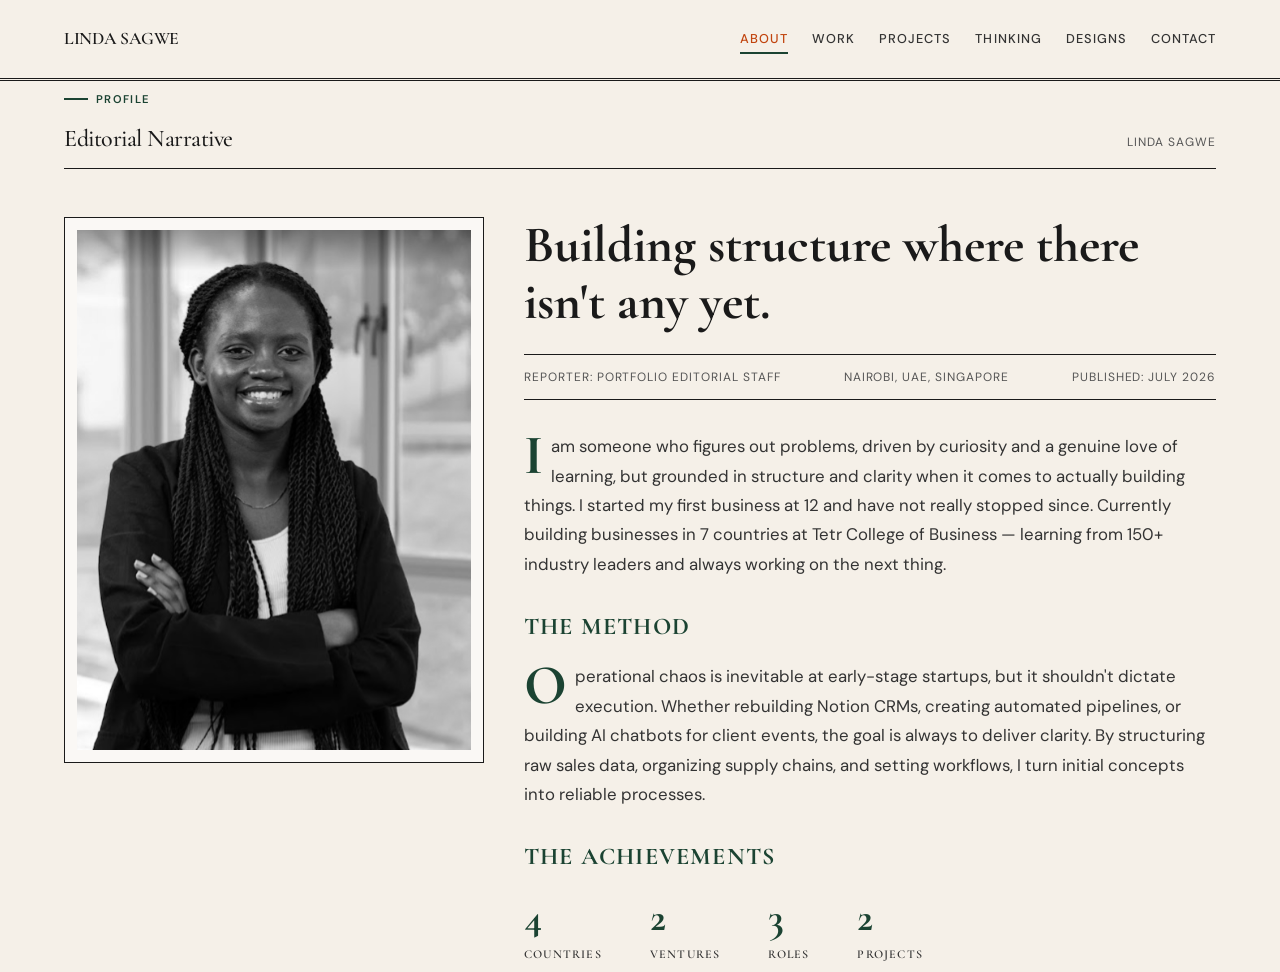
==== about.html @ afb97177 "design: complete editorial redesign with NYT typography, layouts, routing, and custom cursor" ====
<!DOCTYPE html>
<html lang="en">
<head>
  <meta charset="UTF-8">
  <meta name="viewport" content="width=device-width, initial-scale=1.0">
  <title>About Linda Sagwe — Editorial Profile</title>
  <meta name="description" content="An editorial profile of Linda Sagwe. Business student and early-stage operator.">
  <link rel="icon" type="image/svg+xml" href="favicon.svg">

  <!-- Fonts -->
  <link rel="preconnect" href="https://fonts.googleapis.com">
  <link rel="preconnect" href="https://fonts.gstatic.com" crossorigin>
  <link href="https://fonts.googleapis.com/css2?family=Cormorant+Garamond:ital,wght@0,400;0,500;0,600;0,700;1,400;1,500&family=DM+Sans:wght@400;500;700&display=swap" rel="stylesheet">

  <!-- Styles -->
  <link rel="stylesheet" href="styles.css">
  <style>
    .about-layout {
      display: grid;
      grid-template-columns: 420px 1fr;
      gap: var(--space-8);
      margin-top: var(--space-6);
      align-items: start;
    }

    .about-image-wrapper {
      border: var(--border-single);
      padding: var(--space-2);
      background-color: var(--color-bg-card);
    }

    .about-image-wrapper img {
      width: 100%;
      height: 520px;
      object-fit: cover;
      object-position: center top;
      filter: grayscale(1);
    }

    .profile-title {
      font-size: 3.2rem;
      line-height: 1.1;
      margin-bottom: var(--space-4);
      font-weight: 700;
    }

    .profile-meta-bar {
      border-top: var(--border-single);
      border-bottom: var(--border-single);
      padding: 0.75rem 0;
      font-family: var(--font-sans);
      font-size: 0.75rem;
      text-transform: uppercase;
      letter-spacing: 0.08em;
      color: var(--color-text-muted);
      margin-bottom: var(--space-5);
      display: flex;
      justify-content: space-between;
    }

    .editorial-body {
      font-family: var(--font-serif);
      font-size: 1.3rem;
      line-height: 1.65;
      color: var(--color-text-primary);
    }

    .editorial-body p {
      margin-bottom: var(--space-4);
      color: var(--color-text-secondary);
      font-family: var(--font-sans);
      font-size: 1.05rem;
      line-height: 1.75;
    }

    .editorial-body p::first-letter {
      font-family: var(--font-serif);
      font-size: 3.5rem;
      float: left;
      line-height: 0.85;
      padding-right: 8px;
      font-weight: 700;
      color: var(--color-teal);
    }

    .sub-editorial-heading {
      font-family: var(--font-serif);
      font-size: 1.5rem;
      font-weight: 700;
      color: var(--color-teal);
      margin-top: var(--space-5);
      margin-bottom: var(--space-2);
      text-transform: uppercase;
      letter-spacing: 0.05em;
    }

    @media (max-width: 900px) {
      .about-layout {
        grid-template-columns: 1fr;
        gap: var(--space-5);
      }
      .about-image-wrapper img {
        height: 380px;
      }
    }
  </style>
</head>
<body>

  <div class="page-wrapper">
    <!-- Newspaper Masthead Style Header -->
    <header class="site-header border-double-bottom" id="site-header">
      <a href="index.html" class="logo">LINDA SAGWE</a>
      <nav class="nav-links" id="nav-links">
        <a href="about.html" class="active">ABOUT</a>
        <a href="work.html">WORK</a>
        <a href="projects.html">PROJECTS</a>
        <a href="thinking.html">THINKING</a>
        <a href="designs.html">DESIGNS</a>
        <a href="contact.html">CONTACT</a>
      </nav>
    </header>

    <div class="page-container" id="page-container">
      <main class="page-content" id="page-content">
        <section class="container">
          <div class="section-header border-single-bottom" style="padding-bottom: var(--space-3);">
            <div>
              <span class="section-label teal">Profile</span>
              <h2>Editorial Narrative</h2>
            </div>
            <span class="section-count">Linda Sagwe</span>
          </div>

          <div class="about-layout">
            <!-- Left Column: Portrait -->
            <div class="about-image-wrapper reveal">
              <img src="assets/hero-photo.png" alt="Linda Sagwe Portrait">
            </div>

            <!-- Right Column: Editorial Narrative -->
            <div class="about-narrative reveal reveal-delay-1">
              <h1 class="profile-title">Building structure where there isn't any yet.</h1>
              
              <div class="profile-meta-bar">
                <span>Reporter: Portfolio Editorial Staff</span>
                <span>Nairobi, UAE, Singapore</span>
                <span>Published: July 2026</span>
              </div>

              <div class="editorial-body">
                <p>
                  I am someone who figures out problems, driven by curiosity and a genuine love of learning, but grounded in structure and clarity when it comes to actually building things. I started my first business at 12 and have not really stopped since. Currently building businesses in 7 countries at Tetr College of Business — learning from 150+ industry leaders and always working on the next thing.
                </p>

                <h3 class="sub-editorial-heading">The Method</h3>
                <p style="padding-top: 0.5rem;">
                  Operational chaos is inevitable at early-stage startups, but it shouldn't dictate execution. Whether rebuilding Notion CRMs, creating automated pipelines, or building AI chatbots for client events, the goal is always to deliver clarity. By structuring raw sales data, organizing supply chains, and setting workflows, I turn initial concepts into reliable processes.
                </p>

                <h3 class="sub-editorial-heading">The Achievements</h3>
                <div class="display-stats" style="margin-top: 1.5rem; margin-bottom: 0.5rem;">
                  <div class="stat-box">
                    <span class="stat-num" style="font-size: 2.5rem; color: var(--color-teal);">7</span>
                    <span class="stat-lbl">Countries</span>
                  </div>
                  <div class="stat-box">
                    <span class="stat-num" style="font-size: 2.5rem; color: var(--color-teal);">4</span>
                    <span class="stat-lbl">Ventures</span>
                  </div>
                  <div class="stat-box">
                    <span class="stat-num" style="font-size: 2.5rem; color: var(--color-teal);">5</span>
                    <span class="stat-lbl">Roles</span>
                  </div>
                  <div class="stat-box">
                    <span class="stat-num" style="font-size: 2.5rem; color: var(--color-teal);">3</span>
                    <span class="stat-lbl">Projects</span>
                  </div>
                </div>
              </div>
            </div>
          </div>
        </section>
      </main>
    </div>
  </div>

  <script src="router.js"></script>
  <script src="script.js"></script>
</body>
</html>
---- styles.css ----
/* ================================================
   Linda Sagwe — Editorial Portfolio
   Design System & Styles
   ================================================ */

:root {
  /* NYT Editorial Design System */
  --color-bg: #F5F0E8; /* Ink-on-paper off-white/cream background */
  --color-bg-card: #FAF8F5; /* Crisp lighter cream paper card background */
  --color-text-primary: #1A1A1A; /* Near-black editorial ink text */
  --color-text-secondary: #333333; /* Dark gray body copy */
  --color-text-muted: #555555; /* Muted editorial text */
  --color-border: #1A1A1A; /* Solid ink borders for dividers */
  --color-border-subtle: rgba(26, 26, 26, 0.15); /* Soft divider lines */
  --space-8: 40px; 
  
  /* Primary Accent: Deep Forest Green */
  --color-teal: #1B4332; /* Deep Forest Green */
  --color-teal-dark: #0D2018;
  --color-teal-light: rgba(27, 67, 50, 0.06);
  
  /* Secondary Accent: Burnt Sienna */
  --color-orange: #C1440E;
  --color-orange-light: rgba(193, 68, 14, 0.06);
  --color-terracotta: #C1440E;
  --color-terracotta-light: rgba(193, 68, 14, 0.06);
  
  /* Typography System */
  --font-serif: 'Cormorant Garamond', 'Playfair Display', Georgia, serif;
  --font-sans: 'DM Sans', 'Inter', sans-serif;
  
  /* Double Border Helper */
  --border-double: 3px double var(--color-border);
  --border-single: 1px solid var(--color-border);
  --border-subtle-style: 1px solid var(--color-border-subtle);

  /* Spacing Grid */
  --space-1: 0.5rem;
  --space-2: 0.75rem;
  --space-3: 1rem;
  --space-4: 1.5rem;
  --space-5: 2rem;
  --space-6: 3rem;
  --space-8: 40px;
  --space-10: 5rem;
  --space-12: 6rem;
  --space-16: 8rem;
  --space-20: 10rem;

  /* Layout */
  --container-width: 1200px;
  --container-narrow: 800px;

  /* Transitions */
  --ease-out: cubic-bezier(0.16, 1, 0.3, 1);
  --ease-in-out: cubic-bezier(0.4, 0, 0.2, 1);
}

/* ================================================
   Abstract Background Shapes
   ================================================ */
.bg-blobs {
  position: fixed;
  top: 0;
  left: 0;
  width: 100%;
  height: 100%;
  z-index: -1;
  overflow: hidden;
  pointer-events: none;
  background-color: var(--color-bg);
}

.blob {
  position: absolute;
  width: 1000px;
  height: 1000px;
  border-radius: 50%;
  opacity: 0.05; /* Soft glow for light theme */
  filter: blur(120px); /* Soft blur */
  animation: pulseBlob 12s infinite alternate ease-in-out;
}

.blob-1 { 
  top: -25%; 
  left: -15%; 
  background: radial-gradient(circle, var(--color-teal) 0%, transparent 65%); 
}
.blob-2 { 
  bottom: -25%; 
  right: -15%; 
  background: radial-gradient(circle, var(--color-orange) 0%, transparent 65%); 
  animation-delay: -3s; 
}
.blob-3 { 
  top: 35%; 
  right: -10%; 
  background: radial-gradient(circle, var(--color-teal) 0%, transparent 65%); 
  animation-delay: -6s; 
}

@keyframes pulseBlob {
  0% { transform: scale(1) translate(0, 0); opacity: 0.25; }
  100% { transform: scale(1.5) translate(150px, 80px); opacity: 0.35; }
}

/* ================================================
   Reset & Base
   ================================================ */
*, *::before, *::after {
  margin: 0;
  padding: 0;
  box-sizing: border-box;
}

html {
  scroll-behavior: smooth;
}

body {
  background-color: var(--color-bg);
  color: var(--color-text-primary);
  font-family: var(--font-sans);
  font-size: 16px;
  line-height: 1.7;
  -webkit-font-smoothing: antialiased;
  -moz-osx-font-smoothing: grayscale;
  overflow-x: hidden;
}

::selection {
  background-color: var(--color-teal);
  color: #fff;
}

img {
  max-width: 100%;
  display: block;
}

/* ================================================
   Typography
   ================================================ */
h1, h2, h3, h4, .serif {
  font-family: var(--font-serif);
  font-weight: 500;
  color: var(--color-text-primary);
  line-height: 1.15;
}

h2, h3 {
  color: var(--color-text-primary);
  letter-spacing: -0.02em;
  line-height: 1.15;
}

h3 {
  font-size: clamp(1.2rem, 2vw, 1.5rem);
  letter-spacing: -0.01em;
  line-height: 1.3;
}

p {
  max-width: 65ch;
  margin-bottom: var(--space-4);
  color: var(--color-text-secondary);
}

a {
  color: inherit;
  text-decoration: none;
  transition: color 0.3s var(--ease-in-out), opacity 0.3s var(--ease-in-out);
}

/* ================================================
   Animations
   ================================================ */
.reveal {
  opacity: 0;
  transform: translateY(20px);
  transition: opacity 0.8s var(--ease-out), transform 0.8s var(--ease-out);
}

.reveal.visible {
  opacity: 1;
  transform: translateY(0);
}

.reveal-delay-1 { transition-delay: 0.15s; }
.reveal-delay-2 { transition-delay: 0.3s; }
.reveal-delay-3 { transition-delay: 0.45s; }

/* ================================================
   Layout
   ================================================ */
.container {
  max-width: var(--container-width);
  margin: 0 auto;
  padding: 0 var(--space-4);
}

.container-narrow {
  max-width: var(--container-narrow);
  margin: 0 auto;
}

section {
  padding: 80px 0;
}

/* ================================================
   Navigation
   ================================================ */
.site-header {
  position: sticky;
  top: 0;
  z-index: 1000;
  padding: var(--space-4) 5%;
  background-color: var(--color-bg) !important;
  display: flex;
  justify-content: space-between;
  align-items: center;
  transition: all 0.3s var(--ease-in-out);
}

.site-header.scrolled {
  border-bottom-color: var(--color-border);
}

.logo {
  font-family: var(--font-serif);
  font-size: 1.1rem;
  font-weight: 600;
  color: var(--color-text-primary);
  letter-spacing: -0.02em;
}

.logo span {
  color: var(--color-teal);
}

.nav-links {
  display: flex;
  gap: var(--space-4);
  align-items: center;
}

.nav-links a {
  color: var(--color-text-secondary);
  font-size: 0.8rem;
  text-transform: uppercase;
  letter-spacing: 0.08em;
  font-weight: 500;
  position: relative;
}

.nav-links a::after {
  content: '';
  position: absolute;
  bottom: -4px;
  left: 0;
  width: 0;
  height: 1.5px;
  background-color: var(--color-teal);
  transition: width 0.3s var(--ease-out);
}

.nav-links a:hover,
.nav-links a.active {
  color: var(--color-orange);
}

.nav-links a:hover::after,
.nav-links a.active::after {
  width: 100%;
  left: 0;
  transform: scaleX(1);
  transform-origin: center;
}

.nav-links a::after {
  content: '';
  position: absolute;
  bottom: -4px;
  left: 50%;
  width: 0;
  height: 2px;
  background-color: var(--color-teal);
  transition: all 0.3s var(--ease-out);
  transform: translateX(-50%) scaleX(0);
}

/* Filter Links (Internal Gallery) */
.filter-link {
  display: inline-flex;
  align-items: center;
  justify-content: center;
  padding: 0.6rem 1.2rem;
  background-color: var(--color-teal);
  color: #fff !important;
  border: 1.5px solid var(--color-teal);
  font-family: var(--font-sans);
  font-size: 0.75rem;
  font-weight: 600;
  letter-spacing: 0.08em;
  text-transform: uppercase;
  cursor: pointer;
  transition: all 0.3s var(--ease-out);
  border-radius: 2px;
  position: relative;
}

.filter-link:hover {
  background-color: var(--color-orange) !important;
  border-color: var(--color-orange) !important;
  color: #fff !important;
  transform: translateY(-2px);
}

.filter-link.active {
  background-color: var(--color-orange) !important;
  border-color: var(--color-orange) !important;
}

.filter-link.active::after {
  display: none;
}

/* ================================================
   Section Glows
   ================================================ */
.section-glow-teal-orange {
  position: relative;
}

.section-glow-teal-orange::before {
  content: '';
  position: absolute;
  top: 50%;
  left: 50%;
  transform: translate(-50%, -50%);
  width: 120%;
  height: 120%;
  background: radial-gradient(circle, var(--color-teal-light) 0%, var(--color-orange-light) 30%, transparent 70%);
  z-index: -1;
  opacity: 0.4;
  pointer-events: none;
}

/* ================================================
   Hero Section
   ================================================ */
.hero {
  padding: var(--space-8) 0 var(--space-12);
  position: relative;
}

.hero-label {
  display: inline-flex;
  align-items: center;
  gap: var(--space-1);
  font-size: 0.7rem;
  text-transform: uppercase;
  letter-spacing: 0.14em;
  font-weight: 600;
  color: var(--color-text-secondary);
  margin-bottom: var(--space-5);
}

.hero-grid {
  display: grid;
  grid-template-columns: 42% 1fr;
  gap: var(--space-6);
  align-items: stretch;
}

.hero-image {
  position: relative;
  overflow: hidden;
}

.hero-image img {
  width: 100%;
  height: 100%;
  display: block;
  object-fit: cover;
  object-position: center top;
}

.hero-content {
  padding-top: var(--space-2);
}

.hero h1 {
  font-size: clamp(2.4rem, 4.8vw, 4rem);
  letter-spacing: -0.025em;
  line-height: 1.1;
  margin-bottom: var(--space-5);
}

.hero h1 em {
  font-style: italic;
  color: var(--color-orange);
}

.hero-sub {
  font-size: 1.05rem;
  line-height: 1.75;
  color: var(--color-text-secondary);
  max-width: 52ch;
  margin-bottom: 0;
}

.hero-cta {
  display: flex;
  gap: var(--space-4);
  align-items: center;
  flex-wrap: wrap;
}

/* Buttons */
.btn {
  display: inline-flex;
  align-items: center;
  gap: var(--space-1);
  padding: 0.85rem 2rem;
  font-family: var(--font-sans);
  font-size: 0.8rem;
  font-weight: 600;
  text-transform: uppercase;
  letter-spacing: 0.06em;
  border: 1.5px solid var(--color-teal);
  color: #fff;
  background: var(--color-teal);
  cursor: pointer;
  transition: all 0.35s var(--ease-out);
  position: relative;
  overflow: hidden;
  border-radius: 2px;
  z-index: 1;
}

.btn::before {
  content: '';
  position: absolute;
  top: 0;
  left: -100%;
  width: 100%;
  height: 100%;
  background-color: var(--color-teal-dark);
  transition: left 0.35s var(--ease-out);
  z-index: -1;
}

.btn:hover {
  color: #fff;
}

.btn:hover::before {
  left: 0;
}

.btn-primary {
  background-color: var(--color-orange);
  border-color: var(--color-orange);
  color: #fff;
}

.btn-primary:hover {
  background-color: #e67e00;
  border-color: #e67e00;
}

.btn-primary::before {
  background-color: #e67e00;
}

.btn:hover::before {
  left: 0;
}

.btn-teal {
  background-color: var(--color-teal);
  border-color: var(--color-teal);
  color: #fff;
}

.btn-ghost {
  border: none;
  padding: 0.85rem 0;
  position: relative;
  overflow: visible;
  background: transparent;
  color: var(--color-teal);
}

.btn-ghost::before {
  display: none;
}

.btn-ghost::after {
  content: '→';
  transition: transform 0.3s var(--ease-out);
}

.btn-ghost:hover {
  color: var(--color-orange);
}

.btn-ghost:hover::after {
  transform: translateX(4px);
}



/* ================================================
   Divider
   ================================================ */
.divider {
  height: 2px;
  background: linear-gradient(to right, var(--color-teal), var(--color-orange));
  margin: var(--space-4) 0;
}

/* ================================================
   Section Headers
   ================================================ */
.section-header {
  display: flex;
  justify-content: space-between;
  align-items: flex-end;
  margin-bottom: var(--space-8);
  gap: var(--space-4);
  flex-wrap: wrap;
}

.section-header h2 {
  margin-bottom: 0;
}

.section-label {
  display: inline-flex;
  align-items: center;
  gap: var(--space-1);
  font-size: 0.7rem;
  text-transform: uppercase;
  letter-spacing: 0.12em;
  font-weight: 600;
  margin-bottom: var(--space-3);
}

.section-label.teal {
  color: var(--color-teal);
}

.media-link, .btn {
  min-height: 44px;
  min-width: 44px;
  display: inline-flex;
  align-items: center;
  justify-content: center;
}
.section-label::before {
  content: '';
  display: inline-block;
  width: 24px;
  height: 1.5px;
}

.section-label.teal::before {
  background-color: var(--color-teal);
}

.section-label.terracotta::before {
  background-color: var(--color-terracotta);
}

.section-count {
  font-size: 0.75rem;
  color: var(--color-text-muted);
  text-transform: uppercase;
  letter-spacing: 0.08em;
}

/* ================================================
   Venture Cards (Founding Section)
   ================================================ */
.ventures-hero-image {
  margin-bottom: var(--space-6);
  overflow: hidden;
  border-radius: 2px;
}

.ventures-hero-image img {
  width: 100%;
  height: 480px;
  display: block;
  object-fit: cover;
  object-position: center 40%;
}

.ventures-grid {
  display: grid;
  grid-template-columns: repeat(2, 1fr);
  gap: var(--space-5);
}

.venture-card {
  background: var(--color-bg-card);
  border: 1px solid var(--color-border);
  padding: var(--space-5);
  position: relative;
  overflow: hidden;
  transition: transform 0.4s var(--ease-out), box-shadow 0.4s var(--ease-out);
}

.venture-card:hover {
  transform: translateY(-4px);
  box-shadow: 0 12px 40px rgba(26, 26, 26, 0.06);
}

.venture-card::before {
  content: '';
  position: absolute;
  top: 0;
  left: 0;
  width: 100%;
  height: 3px;
}

.venture-card.accent-terracotta::before {
  background: var(--color-terracotta);
}

.venture-card.accent-teal::before {
  background: var(--color-teal);
}

.venture-card-header {
  display: flex;
  justify-content: space-between;
  align-items: flex-start;
  margin-bottom: var(--space-3);
  gap: var(--space-3);
}

.venture-card-header h3 {
  margin-bottom: 0;
  font-size: clamp(1.15rem, 1.8vw, 1.35rem);
}

.venture-role {
  flex-shrink: 0;
  font-size: 0.7rem;
  text-transform: uppercase;
  letter-spacing: 0.08em;
  font-weight: 600;
  padding: 0.3rem 0.7rem;
  border-radius: 2px;
}

.venture-role.terracotta {
  background: var(--color-terracotta-light);
  color: var(--color-terracotta);
}

.venture-role.teal {
  background: var(--color-teal-light);
  color: var(--color-teal);
}

.venture-location {
  font-size: 0.75rem;
  text-transform: uppercase;
  letter-spacing: 0.06em;
  color: var(--color-text-muted);
  margin-bottom: var(--space-3);
}

.venture-card p {
  font-size: 0.95rem;
  line-height: 1.65;
  color: var(--color-text-secondary);
  margin-bottom: var(--space-3);
}

.venture-tags {
  display: flex;
  flex-wrap: wrap;
  gap: 0.4rem;
  margin-top: auto;
}

.venture-tag {
  font-size: 0.65rem;
  text-transform: uppercase;
  letter-spacing: 0.06em;
  padding: 0.25rem 0.55rem;
  border: 1px solid var(--color-border);
  color: var(--color-text-muted);
  font-weight: 500;
}

/* ================================================
   Role Cards (Operations Section)
   ================================================ */
.roles-list {
  display: flex;
  flex-direction: column;
  gap: 0;
}

.role-item {
  display: grid;
  grid-template-columns: 200px 1fr auto;
  gap: var(--space-5);
  align-items: start;
  padding: var(--space-5) 0;
  border-bottom: 1px solid var(--color-border);
  transition: background-color 0.3s var(--ease-in-out);
  position: relative;
}

.role-item:first-child {
  border-top: 1px solid var(--color-border);
}

.role-item:hover {
  background-color: var(--color-teal-light);
}

.role-org {
  font-family: var(--font-serif);
  font-size: 1.2rem;
  font-weight: 500;
  color: var(--color-text-primary);
}

.role-content h3 {
  font-family: var(--font-sans);
  font-size: 0.8rem;
  text-transform: uppercase;
  letter-spacing: 0.06em;
  font-weight: 600;
  color: var(--color-teal);
  margin-bottom: var(--space-2);
}

.role-content p {
  font-size: 0.95rem;
  line-height: 1.65;
  margin-bottom: 0;
}

.role-tags {
  display: flex;
  flex-wrap: wrap;
  gap: 0.4rem;
  justify-content: flex-end;
}

/* ================================================
   Impact Projects (Social Innovation)
   ================================================ */
.impact-grid {
  display: grid;
  grid-template-columns: repeat(3, 1fr);
  gap: var(--space-5);
}

.impact-card {
  padding: var(--space-5);
  border: 1px solid var(--color-border);
  background: var(--color-bg-card);
  position: relative;
  transition: transform 0.4s var(--ease-out), box-shadow 0.4s var(--ease-out);
}

.impact-card:hover {
  transform: translateY(-3px);
  box-shadow: 0 8px 30px rgba(26, 26, 26, 0.05);
}

.impact-card::before {
  content: '';
  position: absolute;
  top: 0;
  left: 0;
  width: 100%;
  height: 3px;
  background: linear-gradient(90deg, var(--color-teal), var(--color-terracotta));
}

.impact-icon {
  font-size: 1.5rem;
  margin-bottom: var(--space-3);
}

.impact-card h3 {
  font-size: 1.15rem;
  margin-bottom: var(--space-1);
}

.impact-card .impact-role {
  font-size: 0.7rem;
  text-transform: uppercase;
  letter-spacing: 0.08em;
  font-weight: 600;
  color: var(--color-teal);
  margin-bottom: var(--space-3);
  display: block;
}

.impact-card p {
  font-size: 0.9rem;
  line-height: 1.65;
  margin-bottom: 0;
}

/* ================================================
   Media & Travel Section
   ================================================ */
.video-embed {
  position: relative;
  width: 100%;
  padding-bottom: 56.25%;
  margin-bottom: var(--space-6);
  overflow: hidden;
  border-radius: 2px;
  background: var(--color-text-primary);
}

.video-embed iframe {
  position: absolute;
  top: 0;
  left: 0;
  width: 100%;
  height: 100%;
  border: none;
}

.media-grid {
  display: grid;
  grid-template-columns: 1fr 1fr;
  gap: var(--space-5);
}

.media-item {
  padding: var(--space-5);
  border-left: 3px solid var(--color-terracotta);
  background: var(--color-terracotta-light);
}

.media-item h3 {
  font-size: 1.15rem;
  margin-bottom: var(--space-2);
}

.media-item p {
  font-size: 0.95rem;
  line-height: 1.65;
  margin-bottom: var(--space-3);
}

.media-link {
  display: inline-block;
  font-size: 0.8rem;
  font-weight: 600;
  text-transform: uppercase;
  letter-spacing: 0.06em;
  color: var(--color-terracotta);
  transition: color 0.3s var(--ease-out);
}

.media-link:hover {
  color: var(--color-teal);
  opacity: 1;
}

/* ================================================
   About / Approach Section
   ================================================ */
.about-section {
  background: var(--color-bg-card);
  border-top: 1px solid var(--color-border);
  border-bottom: 1px solid var(--color-border);
  margin: 0 calc(-1 * var(--space-4));
  padding: var(--space-12) var(--space-4);
}

/* Responsive Video Embeds */
.video-embed {
  position: relative;
  width: 100%;
  padding-bottom: 56.25%; /* 16:9 Aspect Ratio */
  height: 0;
  margin: var(--space-6) 0 var(--space-8);
  border-radius: 2px;
  overflow: hidden;
  box-shadow: 0 10px 40px rgba(0,0,0,0.08);
}

.video-embed iframe {
  position: absolute;
  top: 0;
  left: 0;
  width: 100%;
  height: 100%;
  border: 0;
}

.about-inner {
  max-width: var(--container-width);
  margin: 0 auto;
}

.about-grid {
  display: grid;
  grid-template-columns: 1fr 1fr;
  gap: var(--space-8);
  align-items: start;
}

.about-text h2 {
  margin-bottom: var(--space-5);
}

.about-text p {
  font-size: 1.05rem;
  line-height: 1.75;
}

.about-stats {
  display: grid;
  grid-template-columns: 1fr 1fr;
  gap: var(--space-4);
}

.stat-item {
  padding: var(--space-4);
  border: 1px solid var(--color-border);
  text-align: center;
}

.stat-number {
  font-family: var(--font-serif);
  font-size: 2.2rem;
  font-weight: 500;
  color: var(--color-teal);
  line-height: 1;
  margin-bottom: var(--space-1);
}

.stat-label {
  font-size: 0.7rem;
  text-transform: uppercase;
  letter-spacing: 0.08em;
  color: var(--color-text-muted);
  font-weight: 500;
}

/* ================================================
   Footer
   ================================================ */
.site-footer {
  padding: var(--space-8) 0;
  border-top: 1px solid var(--color-border);
  margin-top: var(--space-8);
}

.footer-content {
  display: flex;
  justify-content: space-between;
  align-items: center;
  color: var(--color-text-muted);
  font-size: 0.8rem;
}

.footer-content nav {
  display: flex;
  gap: var(--space-4);
}

.footer-content nav a {
  color: var(--color-text-secondary);
  font-size: 0.8rem;
  text-transform: uppercase;
  letter-spacing: 0.06em;
  font-weight: 500;
}

.footer-content nav a:hover {
  color: var(--color-teal);
}

/* ================================================
   Scroll Animations
   ================================================ */
.reveal {
  opacity: 0;
  transform: translateY(24px);
  transition: opacity 0.7s var(--ease-out), transform 0.7s var(--ease-out);
}

.reveal.visible {
  opacity: 1;
  transform: translateY(0);
}

.reveal-delay-1 { transition-delay: 0.1s; }
.reveal-delay-2 { transition-delay: 0.2s; }
.reveal-delay-3 { transition-delay: 0.3s; }
.reveal-delay-4 { transition-delay: 0.4s; }

/* Stagger children */
.stagger-children > .reveal:nth-child(1) { transition-delay: 0s; }
.stagger-children > .reveal:nth-child(2) { transition-delay: 0.08s; }
.stagger-children > .reveal:nth-child(3) { transition-delay: 0.16s; }
.stagger-children > .reveal:nth-child(4) { transition-delay: 0.24s; }

/* ================================================
   Social Media Gallery (for social-media.html)
   ================================================ */
.masonry-grid {
  column-count: 3;
  column-gap: 40px; /* Increased White Space */
  width: 100%;
  min-height: 0;
}

.masonry-item {
  break-inside: avoid;
  margin-bottom: 40px; /* Consistent Vertical Gap */
}

.masonry-item p {
  font-family: var(--font-sans);
  font-size: 0.75rem;
  line-height: 1.5;
  margin-top: 12px;
  color: var(--color-text-secondary);
  letter-spacing: 0.02em;
}
@media (min-width: 768px) {
  .masonry-grid {
    column-count: 2;
  }
}

@media (min-width: 1024px) {
  .masonry-grid {
    column-count: 3;
  }
}

.masonry-item {
  break-inside: avoid;
  margin-bottom: var(--space-4);
  border-radius: 2px;
  overflow: hidden;
  background-color: #EBEBEB;
}

.masonry-item img,
.masonry-item video {
  width: 100%;
  display: block;
}

/* Surgery: Remove any potential hover overlays */
.masonry-item:hover::after,
.masonry-item:hover .overlay,
.masonry-item:hover .item-notes {
  display: none !important;
}

.masonry-item {
  position: relative;
  transition: none !important; /* Surgery: No transitions on hover */
}


/* Tabs */
.designs-tabs {
  display: flex;
  flex-wrap: wrap;
  gap: 15px;
  margin-bottom: var(--space-5);
}

.tab-btn {
  background: transparent;
  border: 1px solid var(--color-teal);
  color: var(--color-teal);
  padding: var(--space-2) var(--space-4);
  font-size: 0.85rem;
  font-weight: 600;
  cursor: pointer;
  border-radius: 20px;
  transition: all 0.3s ease;
}

.tab-btn:hover,
.tab-btn.active {
  background: var(--color-teal);
  color: var(--color-bg);
}

/* Category Heroes */
.category-hero-container {
  margin-bottom: var(--space-8);
  padding: 30px;
  margin-top: 50px;
  background: var(--color-terracotta-light);
  border-left: 3px solid var(--color-terracotta);
}

.category-statement {
  display: none;
}

.category-statement.active {
  display: block;
}

.category-statement p {
  margin: 0;
  font-size: 1rem;
  line-height: 1.8;
}

/* ================================================
   Case Study Styles (for case-study.html)
   ================================================ */
.case-hero {
  padding-top: var(--space-16);
  padding-bottom: var(--space-8);
}

.case-hero h1 {
  margin-bottom: 40px;
}

.case-meta {
  display: flex;
  gap: var(--space-6);
  margin-bottom: var(--space-8);
  font-size: 0.8rem;
  color: var(--color-text-secondary);
  text-transform: uppercase;
  letter-spacing: 0.05em;
  border-bottom: 1px solid var(--color-border);
  padding-bottom: var(--space-4);
}

.case-meta-item {
  display: flex;
  flex-direction: column;
  gap: var(--space-1);
}

.case-meta-label {
  font-weight: 600;
  color: var(--color-text-primary);
}

.case-content img {
  width: 100%;
  height: auto;
  margin: var(--space-6) 0;
}

.case-content h3 {
  margin-top: var(--space-8);
}

.case-content blockquote {
  font-family: var(--font-serif);
  font-size: 1.4rem;
  color: var(--color-teal);
  border-left: 2px solid var(--color-teal);
  padding-left: var(--space-4);
  margin: var(--space-6) 0;
  line-height: 1.5;
}

/* ================================================
   Responsive
   ================================================ */
@media (max-width: 1024px) {
  .ventures-grid {
    grid-template-columns: 1fr;
  }

  .impact-grid {
    grid-template-columns: 1fr 1fr;
  }

  .role-item {
    grid-template-columns: 160px 1fr;
  }

  .role-tags {
    grid-column: 1 / -1;
    justify-content: flex-start;
    margin-top: var(--space-2);
  }
}

@media (max-width: 768px) {
  .menu-toggle {
    display: block;
  }

  .nav-links {
    position: fixed;
    top: 0;
    right: -100%;
    width: 280px;
    height: 100vh;
    background-color: var(--color-bg);
    flex-direction: column;
    justify-content: center;
    align-items: flex-start;
    padding: var(--space-8);
    gap: var(--space-5);
    transition: right 0.4s var(--ease-out);
    box-shadow: -8px 0 30px rgba(0,0,0,0.08);
    z-index: 200;
  }

  .nav-links.open {
    right: 0;
  }

  .nav-links a {
    font-size: 1rem;
  }

  .hero {
    padding: var(--space-6) 0 var(--space-8);
  }

  .hero-grid {
    grid-template-columns: 1fr;
    gap: var(--space-5);
  }

  .hero-image img {
    aspect-ratio: 4 / 3;
  }

  .ventures-grid {
    grid-template-columns: 1fr;
  }

  .impact-grid {
    grid-template-columns: 1fr;
  }

  .media-grid {
    grid-template-columns: 1fr;
  }

  .about-grid {
    grid-template-columns: 1fr;
    gap: var(--space-6);
  }

  .role-item {
    grid-template-columns: 1fr;
    gap: var(--space-2);
  }

  .role-tags {
    justify-content: flex-start;
  }

  .footer-content {
    flex-direction: column;
    gap: var(--space-3);
    text-align: center;
  }

  section {
    padding: var(--space-8) 0;
  }

  :root {
    --space-12: 4rem;
    --space-16: 5rem;
  }
}

@media (max-width: 480px) {
  .about-stats {
    grid-template-columns: 1fr;
  }

  .hero-cta {
    flex-direction: column;
    align-items: flex-start;
  }
}

/* ================================================
   Key Stats Display Redesign
   ================================================ */
.card-stats {
  display: flex;
  gap: 1.5rem;
  margin-bottom: 1.25rem;
  flex-wrap: wrap;
}

.card-stat {
  display: flex;
  flex-direction: column;
  min-width: 80px;
}

.card-stat .stat-val {
  font-family: var(--font-serif);
  font-size: 2.2rem;
  font-weight: 800;
  color: var(--color-orange);
  line-height: 1;
  margin-bottom: 0.25rem;
}

.card-stat .stat-desc {
  font-size: 0.65rem;
  font-weight: 600;
  text-transform: uppercase;
  letter-spacing: 0.08em;
  color: var(--color-text-muted);
}

.display-stats {
  display: flex;
  gap: 3rem;
  margin-bottom: 1.5rem;
  flex-wrap: wrap;
}

.stat-box {
  display: flex;
  flex-direction: column;
}

.stat-box .stat-num {
  font-family: var(--font-serif);
  font-size: 3.5rem;
  font-weight: 800;
  color: var(--color-orange);
  line-height: 1;
  margin-bottom: 0.5rem;
}

.stat-box .stat-lbl {
  font-size: 0.75rem;
  font-weight: 600;
  text-transform: uppercase;
  letter-spacing: 0.1em;
  color: var(--color-text-secondary);
}

/* Custom visual polish */
.section-glow-teal-orange::before {
  background: radial-gradient(circle, rgba(0, 229, 255, 0.04) 0%, rgba(255, 183, 0, 0.04) 40%, transparent 80%);
}

.venture-card, .role-item, .impact-card {
  border-radius: 4px;
}

.venture-card {
  border: 1px solid var(--color-border);
}

.role-item {
  border-bottom: var(--border-subtle-style);
}

.role-item:first-child {
  border-top: var(--border-subtle-style);
}

.divider {
  height: 3px;
  border-top: 1px solid var(--color-border);
  border-bottom: 1px solid var(--color-border);
  background: transparent;
  margin: var(--space-4) 0;
}

.btn-teal {
  background-color: var(--color-teal);
  border-color: var(--color-teal);
  color: #F5F0E8 !important;
  font-weight: 600;
}

.btn-teal:hover {
  background-color: var(--color-teal-dark);
  border-color: var(--color-teal-dark);
  box-shadow: none;
}

.btn-ghost {
  border-color: var(--color-border);
  color: var(--color-text-primary) !important;
}

.btn-ghost:hover {
  border-color: var(--color-teal);
  color: var(--color-teal) !important;
}

/* ================================================
   New York Times Editorial & Transitions Polish
   ================================================ */

/* Custom Cursors */
a, button, .clickable, .tab-btn, .venture-card, .role-item, .project-card, .expandable-card, .menu-toggle {
  cursor: crosshair !important;
}

/* Double Editorial Borders */
.border-double-top {
  border-top: var(--border-double);
}
.border-double-bottom {
  border-bottom: var(--border-double);
}
.border-single-top {
  border-top: var(--border-single);
}
.border-single-bottom {
  border-bottom: var(--border-single);
}

/* Page Slide Transitions */
.page-wrapper {
  width: 100%;
  overflow: hidden;
  position: relative;
  background-color: var(--color-bg);
  min-height: 100vh;
}

.page-container {
  display: flex;
  width: 100%;
  position: relative;
}

.page-content {
  width: 100%;
  flex-shrink: 0;
}

.page-container.transitioning {
  width: 200%;
  transition: transform 0.6s cubic-bezier(0.76, 0, 0.24, 1);
}

.page-container.transitioning .page-content {
  width: 50%;
}

.page-container.slide-next {
  transform: translateX(-50%);
}

.page-container.slide-prev {
  transform: translateX(0);
}

/* Timeline Layout for /work */
.timeline-container {
  position: relative;
  padding-left: 2rem;
  border-left: var(--border-single);
  margin-top: var(--space-6);
}

.timeline-dot {
  position: absolute;
  left: -5.5px;
  width: 10px;
  height: 10px;
  background-color: var(--color-teal);
  border-radius: 50%;
  top: 6px;
}

/* Sequential Line Reveal Animation */
.reveal-line {
  overflow: hidden;
  display: block;
}

.reveal-word {
  display: inline-block;
  transform: translateY(105%);
  transition: transform 0.8s cubic-bezier(0.16, 1, 0.3, 1);
}

.reveal-word.visible {
  transform: translateY(0);
}

/* Text highlight for metrics */
.stat-highlight {
  color: var(--color-orange);
  font-weight: 700;
  font-family: var(--font-serif);
  font-size: 1.15em;
}

/* Pull Quotes / Thinking Page Styles */
.pull-quote {
  font-family: var(--font-serif);
  font-size: 2.2rem;
  line-height: 1.25;
  color: var(--color-teal);
  border-top: var(--border-double);
  border-bottom: var(--border-double);
  padding: var(--space-4) 0;
  margin: var(--space-6) 0;
  text-align: center;
  font-style: italic;
}

.pull-quote .highlight-num {
  display: block;
  font-size: 4rem;
  font-weight: 800;
  font-style: normal;
  color: var(--color-orange);
  margin-bottom: var(--space-2);
}
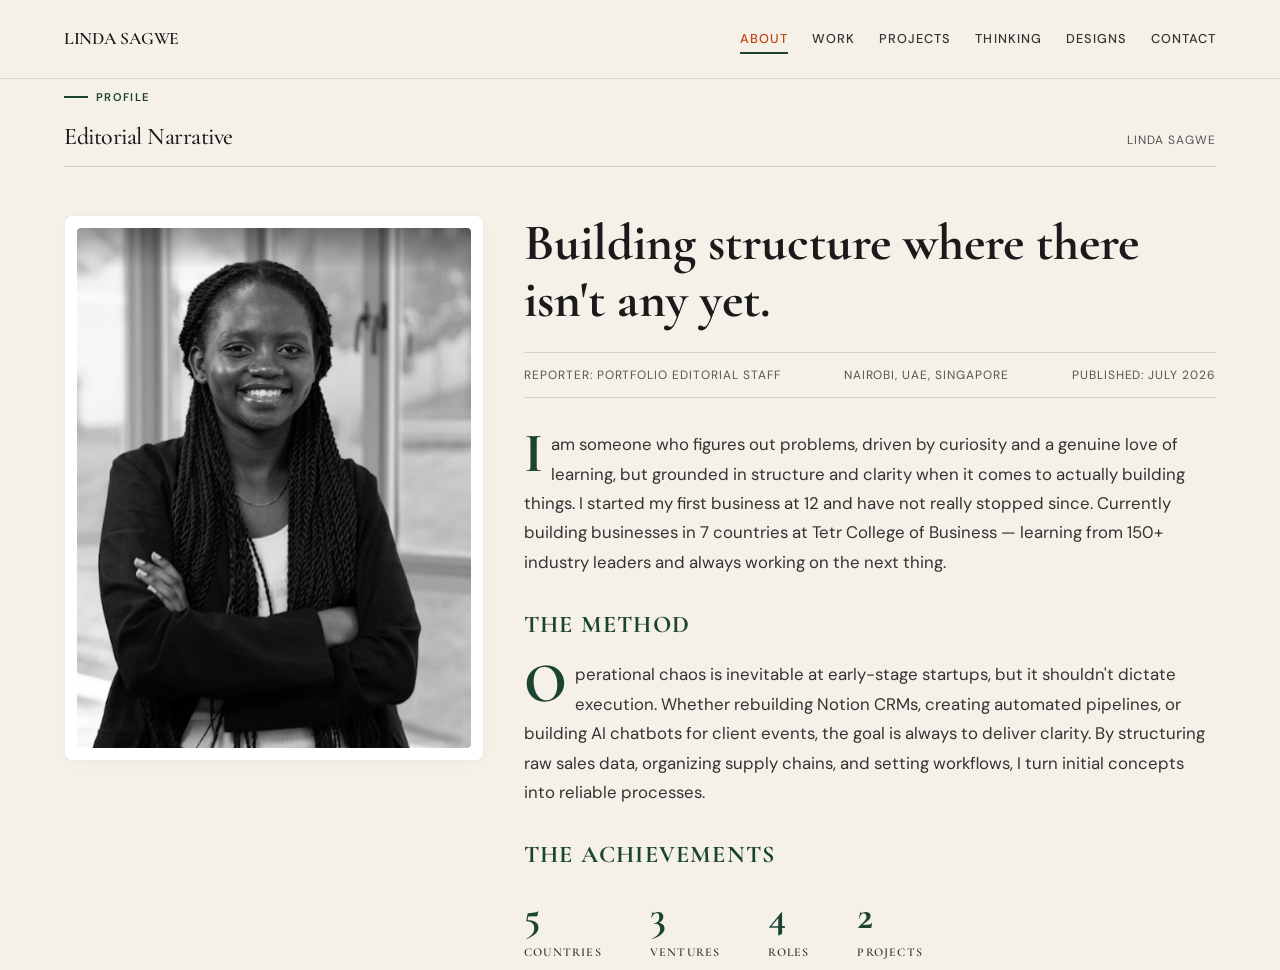
==== commit 6a60d3be: "design: elevate borders and typography across remaining pages" ====
--- a/about.html
+++ b/about.html
@@ -24,9 +24,11 @@
     }
 
     .about-image-wrapper {
-      border: var(--border-single);
+      border: 1px solid rgba(26, 26, 26, 0.08);
       padding: var(--space-2);
       background-color: var(--color-bg-card);
+      border-radius: 8px;
+      box-shadow: 0 4px 20px rgba(26, 26, 26, 0.02), 0 1px 3px rgba(26, 26, 26, 0.02);
     }
 
     .about-image-wrapper img {
@@ -35,6 +37,7 @@
       object-fit: cover;
       object-position: center top;
       filter: grayscale(1);
+      border-radius: 4px;
     }
 
     .profile-title {
--- a/styles.css
+++ b/styles.css
@@ -6,7 +6,7 @@
 :root {
   /* NYT Editorial Design System */
   --color-bg: #F5F0E8; /* Ink-on-paper off-white/cream background */
-  --color-bg-card: #FAF8F5; /* Crisp lighter cream paper card background */
+  --color-bg-card: #FFFFFF; /* Pure white card background */
   --color-text-primary: #1A1A1A; /* Near-black editorial ink text */
   --color-text-secondary: #333333; /* Dark gray body copy */
   --color-text-muted: #555555; /* Muted editorial text */
@@ -29,9 +29,9 @@
   --font-serif: 'Cormorant Garamond', 'Playfair Display', Georgia, serif;
   --font-sans: 'DM Sans', 'Inter', sans-serif;
   
-  /* Double Border Helper */
-  --border-double: 3px double var(--color-border);
-  --border-single: 1px solid var(--color-border);
+  /* Premium Border Helper */
+  --border-double: 1px solid rgba(26, 26, 26, 0.12);
+  --border-single: 1px solid rgba(26, 26, 26, 0.15);
   --border-subtle-style: 1px solid var(--color-border-subtle);
 
   /* Spacing Grid */
@@ -119,6 +119,11 @@
 
 body {
   background-color: var(--color-bg);
+  background-image: 
+    linear-gradient(rgba(26, 26, 26, 0.02) 1px, transparent 1px),
+    linear-gradient(90deg, rgba(26, 26, 26, 0.02) 1px, transparent 1px);
+  background-size: 40px 40px;
+  background-attachment: fixed;
   color: var(--color-text-primary);
   font-family: var(--font-sans);
   font-size: 16px;
@@ -1542,4 +1547,6 @@
   margin-bottom: var(--space-2);
 }
 
-
+.project-card:hover img {
+  filter: grayscale(0) !important;
+}
